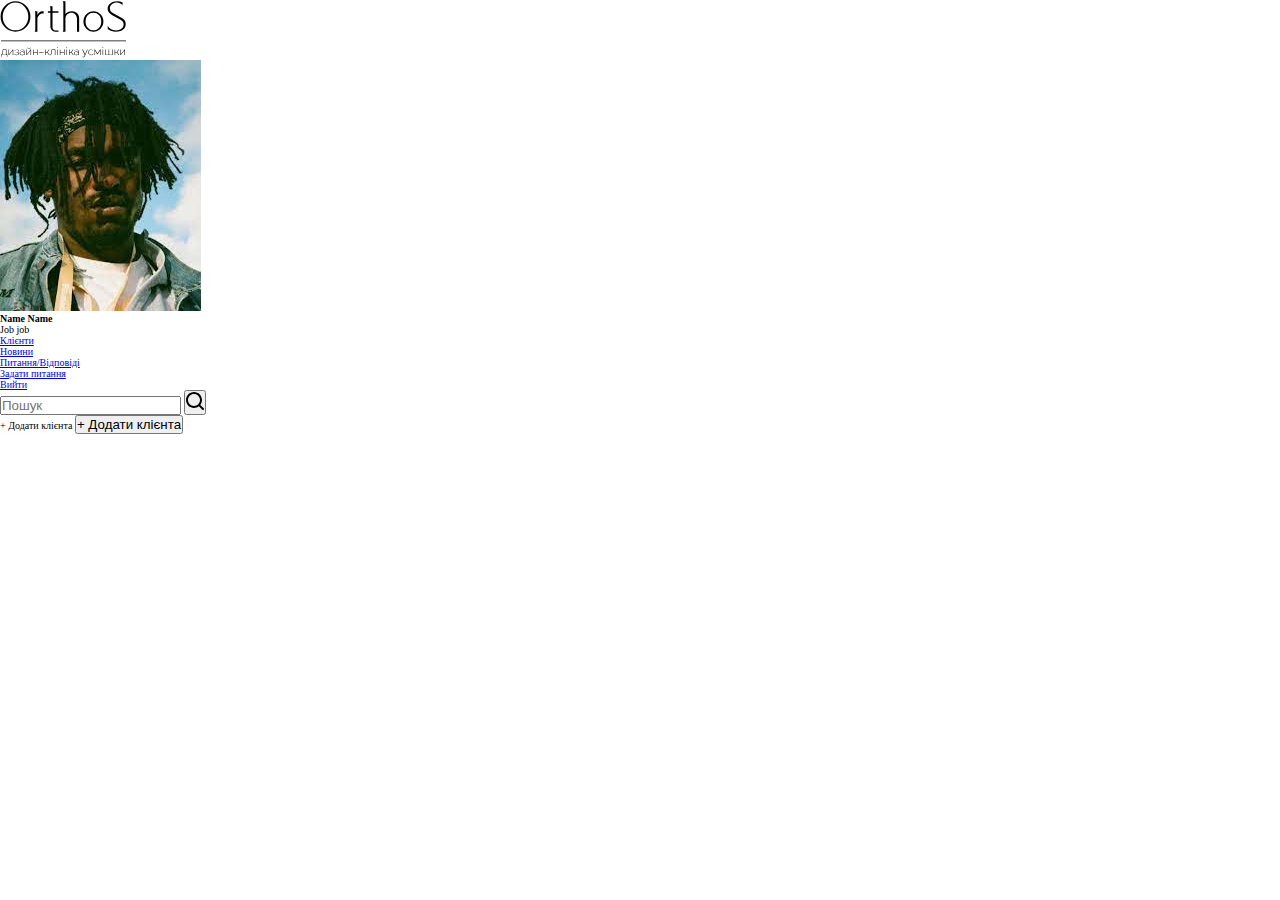
==== main.html @ 7a8ca7ad "init" ====
<!DOCTYPE html>
<html lang="en">
    <head>
        <meta charset="UTF-8" />
        <meta name="viewport" content="width=device-width, initial-scale=1.0" />
        <title>Document</title>
        <link rel="stylesheet" href="css/bundle.css" />
    </head>
    <body>
        <div class="admin-panel">
            <div class="container">
                <div class="admin-panel__inner">
                    <div class="sidebar-menu">
                        <div class="sidebar-menu_logo">
                            <a href="main.html">
                                <img src="assets/img/new.svg" alt="brand-logo" />
                            </a>
                        </div>
                        <div class="sidebar-menu_profile">
                            <div class="profile-block">
                                <img
                                    src="[data-uri]"
                                    alt="denthal avatar"
                                />
                            </div>
                            <h4 class="profile-name">Name Name</h4>
                            <span>Job job</span>
                        </div>
                        <nav class="sidebar-menu_nav">
                            <ul>
                                <li class="active-rep">
                                    <a href="#"> <span></span><span>Клієнти</span> </a>
                                </li>
                                <li>
                                    <a href="#"> <span></span><span>Новини</span> </a>
                                </li>
                                <li>
                                    <a href="#"> <span></span><span>Питання/Відповіді</span> </a>
                                </li>
                                <li>
                                    <a href="#"> <span></span><span>Задати питання</span> </a>
                                </li>
                            </ul>
                        </nav>
                        <a href="index.html" class="sidebar-menu_logout">
                            <div>
                                <span class="logout-icon"></span>
                                <span>Вийти</span>
                            </div>
                        </a>
                    </div>
                    <div class="sidebar-content">
                        <div class="content-top">
                            <form class="form-search">
                                <input type="text" placeholder="Пошук" />
                                <button type="submit">
                                    <svg xmlns="http://www.w3.org/2000/svg" width="18" height="18" viewBox="0 0 18 18">
                                        <path
                                            d="M17.704 16.285l-3.399-3.39c1.097-1.396 1.692-3.121 1.69-4.898C15.995 3.581 12.415 0 7.997 0 3.581 0 0 3.58 0 7.997s3.58 7.998 7.997 7.998c1.777.002 3.502-.593 4.899-1.69l3.389 3.4c.187.189.443.295.71.295.266 0 .522-.106.71-.296.189-.187.295-.443.295-.71 0-.266-.106-.522-.296-.71zM2 7.997C2 4.685 4.685 2 7.997 2c3.313 0 5.998 2.686 5.998 5.998 0 3.313-2.685 5.998-5.998 5.998C4.685 13.995 2 11.31 2 7.997z"
                                        />
                                    </svg>
                                </button>
                            </form>

                            <div class="button-container-2">
                                <span class="mas">+ Додати клієнта</span>
                                <button type="button" name="Hover">+ Додати клієнта</button>
                            </div>
                        </div>
                        <div class="content-list"></div>
                    </div>
                </div>
            </div>
        </div>

        <script src="js/bundle.js"></script>
    </body>
</html>
---- css/bundle.css ----
:root {
  font-size: 10px;
  box-sizing: border-box;
}

* {
  padding: 0;
  margin: 0;
  box-sizing: inherit;
}
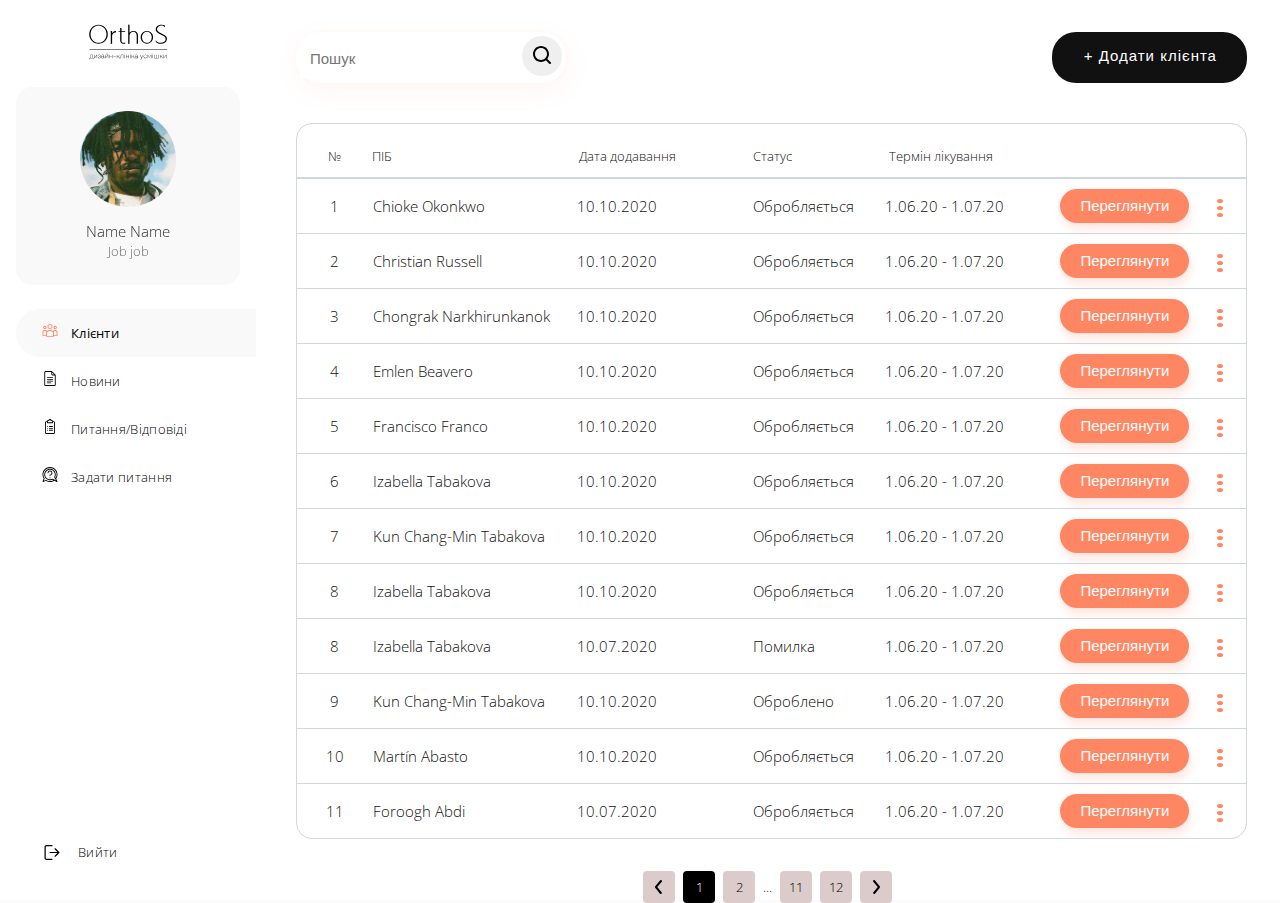
==== commit 578345ee: "table" ====
--- a/main.html
+++ b/main.html
@@ -7,68 +7,415 @@
         <link rel="stylesheet" href="css/bundle.css" />
     </head>
     <body>
-        <div class="admin-panel">
-            <div class="container">
-                <div class="admin-panel__inner">
-                    <div class="sidebar-menu">
-                        <div class="sidebar-menu_logo">
-                            <a href="main.html">
-                                <img src="assets/img/new.svg" alt="brand-logo" />
-                            </a>
-                        </div>
-                        <div class="sidebar-menu_profile">
-                            <div class="profile-block">
-                                <img
-                                    src="[data-uri]"
-                                    alt="denthal avatar"
-                                />
-                            </div>
-                            <h4 class="profile-name">Name Name</h4>
-                            <span>Job job</span>
-                        </div>
-                        <nav class="sidebar-menu_nav">
-                            <ul>
-                                <li class="active-rep">
-                                    <a href="#"> <span></span><span>Клієнти</span> </a>
-                                </li>
-                                <li>
-                                    <a href="#"> <span></span><span>Новини</span> </a>
-                                </li>
-                                <li>
-                                    <a href="#"> <span></span><span>Питання/Відповіді</span> </a>
-                                </li>
-                                <li>
-                                    <a href="#"> <span></span><span>Задати питання</span> </a>
-                                </li>
-                            </ul>
-                        </nav>
-                        <a href="index.html" class="sidebar-menu_logout">
-                            <div>
-                                <span class="logout-icon"></span>
-                                <span>Вийти</span>
-                            </div>
+        <div class="admin-panel position-relative">
+            <div class="admin-panel__inner">
+                <div class="sidebar-menu">
+                    <div class="sidebar-menu_logo">
+                        <a href="main.html">
+                            <img src="assets/img/new.svg" alt="brand-logo" />
                         </a>
                     </div>
-                    <div class="sidebar-content">
-                        <div class="content-top">
-                            <form class="form-search">
-                                <input type="text" placeholder="Пошук" />
-                                <button type="submit">
-                                    <svg xmlns="http://www.w3.org/2000/svg" width="18" height="18" viewBox="0 0 18 18">
+                    <div class="sidebar-menu_profile">
+                        <div class="profile-block">
+                            <img
+                                src="[data-uri]"
+                                alt="denthal avatar"
+                            />
+                        </div>
+                        <h4 class="profile-name">Name Name</h4>
+                        <span>Job job</span>
+                    </div>
+                    <nav class="sidebar-menu_nav">
+                        <ul>
+                            <li class="active-rep">
+                                <a href="#">
+                                    <svg id="Capa_1" enable-background="new 0 0 512 512" height="512" viewBox="0 0 512 512" width="512" xmlns="http://www.w3.org/2000/svg">
+                                        <g>
+                                            <path
+                                                d="m256 207c47.972 0 87-39.028 87-87s-39.028-87-87-87-87 39.028-87 87 39.028 87 87 87zm0-144c31.43 0 57 25.57 57 57s-25.57 57-57 57-57-25.57-57-57 25.57-57 57-57z"
+                                            />
+                                            <path
+                                                d="m432 207c30.327 0 55-24.673 55-55s-24.673-55-55-55-55 24.673-55 55 24.673 55 55 55zm0-80c13.785 0 25 11.215 25 25s-11.215 25-25 25-25-11.215-25-25 11.215-25 25-25z"
+                                            />
+                                            <path
+                                                d="m444.1 241h-23.2c-27.339 0-50.939 16.152-61.693 39.352-22.141-24.17-53.944-39.352-89.228-39.352h-27.957c-35.284 0-67.087 15.182-89.228 39.352-10.755-23.2-34.355-39.352-61.694-39.352h-23.2c-37.44 0-67.9 30.276-67.9 67.49v109.21c0 16.156 13.194 29.3 29.412 29.3h91.727c1.538 17.9 16.59 32 34.883 32h199.957c18.292 0 33.344-14.1 34.883-32h90.679c16.796 0 30.46-13.61 30.46-30.34v-108.17c-.001-37.214-30.461-67.49-67.901-67.49zm-414.1 67.49c0-20.672 17.002-37.49 37.9-37.49h23.2c20.898 0 37.9 16.818 37.9 37.49v10.271c-10.087 26.264-8 42.004-8 98.239h-91zm331 135.489c0 2.769-2.252 5.021-5.021 5.021h-199.958c-2.769 0-5.021-2.253-5.021-5.021v-81.957c0-50.19 40.832-91.022 91.021-91.022h27.957c50.19 0 91.022 40.832 91.022 91.021zm121-27.319c0 .517 5.592.34-91 .34 0-56.651 2.071-72.018-8-98.239v-10.271c0-20.672 17.002-37.49 37.9-37.49h23.2c20.898 0 37.9 16.818 37.9 37.49z"
+                                            />
+                                            <path
+                                                d="m80 207c30.327 0 55-24.673 55-55s-24.673-55-55-55-55 24.673-55 55 24.673 55 55 55zm0-80c13.785 0 25 11.215 25 25s-11.215 25-25 25-25-11.215-25-25 11.215-25 25-25z"
+                                            />
+                                        </g>
+                                    </svg>
+
+                                    <span>Клієнти</span>
+                                </a>
+                            </li>
+                            <li>
+                                <a href="#">
+                                    <svg id="Capa_1" enable-background="new 0 0 512 512" height="512" viewBox="0 0 512 512" width="512" xmlns="http://www.w3.org/2000/svg">
+                                        <g>
+                                            <path
+                                                d="m446.605 124.392-119.997-119.997c-2.801-2.802-6.624-4.395-10.608-4.395h-210c-24.813 0-45 20.187-45 45v422c0 24.813 20.187 45 45 45h300c24.813 0 45-20.187 45-45v-332c0-4.09-1.717-7.931-4.395-10.608zm-115.605-73.179 68.787 68.787h-53.787c-8.271 0-15-6.729-15-15zm75 430.787h-300c-8.271 0-15-6.729-15-15v-422c0-8.271 6.729-15 15-15h195v75c0 24.813 20.187 45 45 45h75v317c0 8.271-6.729 15-15 15z"
+                                            />
+                                            <path d="m346 212h-180c-8.284 0-15 6.716-15 15s6.716 15 15 15h180c8.284 0 15-6.716 15-15s-6.716-15-15-15z" />
+                                            <path d="m346 272h-180c-8.284 0-15 6.716-15 15s6.716 15 15 15h180c8.284 0 15-6.716 15-15s-6.716-15-15-15z" />
+                                            <path d="m346 332h-180c-8.284 0-15 6.716-15 15s6.716 15 15 15h180c8.284 0 15-6.716 15-15s-6.716-15-15-15z" />
+                                            <path d="m286 392h-120c-8.284 0-15 6.716-15 15s6.716 15 15 15h120c8.284 0 15-6.716 15-15s-6.716-15-15-15z" />
+                                        </g>
+                                    </svg>
+                                    <span>Новини</span>
+                                </a>
+                            </li>
+                            <li>
+                                <a href="#">
+                                    <svg id="Capa_1" enable-background="new 0 0 512 512" height="512" viewBox="0 0 512 512" width="512" xmlns="http://www.w3.org/2000/svg">
+                                        <g>
+                                            <path
+                                                d="m378 73h-19v-17c0-8.284-6.716-15-15-15h-35.032c-6.354-22.948-27.366-41-52.968-41-25.558 0-46.604 18.016-52.968 41h-35.032c-8.284 0-15 6.716-15 15v17h-19c-24.813 0-45 20.187-45 45v349c0 24.813 20.187 45 45 45h244c24.813 0 45-20.187 45-45v-349c0-24.813-20.187-45-45-45zm-195-2h33c8.284 0 15-6.716 15-15 0-14.094 11.449-26 25-26s25 11.906 25 26c0 8.284 6.716 15 15 15h33v42h-146zm210 396c0 8.271-6.729 15-15 15h-244c-8.271 0-15-6.729-15-15v-349c0-8.271 6.729-15 15-15h19v25c0 8.284 6.716 15 15 15h176c8.284 0 15-6.716 15-15v-25h19c8.271 0 15 6.729 15 15z"
+                                            />
+                                            <path d="m176.33 371.53c-7.664-5.054-17.593-2.152-21.55 5.409-5.888 11.027 3.511 24.136 16.15 21.771 13.423-2.813 16.212-20.066 5.4-27.18z" />
+                                            <path d="m344 369h-112c-8.284 0-15 6.716-15 15s6.716 15 15 15h112c8.284 0 15-6.716 15-15s-6.716-15-15-15z" />
+                                            <path
+                                                d="m182.71 317.069c-1.833-8.78-10.559-13.948-19.07-11.42-8.681 2.838-12.181 11.364-9.99 18.71 2.848 8.739 11.506 12.19 18.7 9.99 7.661-2.434 11.764-9.77 10.36-17.28z"
+                                            />
+                                            <path d="m344 305h-112c-8.284 0-15 6.716-15 15s6.716 15 15 15h112c8.284 0 15-6.716 15-15s-6.716-15-15-15z" />
+                                            <path
+                                                d="m182.71 253.069c-1.876-8.987-10.824-13.92-19.06-11.42-8.583 2.745-12.238 11.354-10 18.7 2.735 8.569 11.358 12.244 18.7 10 7.664-2.435 11.763-9.775 10.36-17.28z"
+                                            />
+                                            <path d="m232 271h112c8.284 0 15-6.716 15-15s-6.716-15-15-15h-112c-8.284 0-15 6.716-15 15s6.716 15 15 15z" />
+                                        </g>
+                                    </svg>
+                                    <span>Питання/Відповіді</span>
+                                </a>
+                            </li>
+                            <li>
+                                <a href="#">
+                                    <svg id="Capa_1" enable-background="new 0 0 512 512" height="512" viewBox="0 0 512 512" width="512" xmlns="http://www.w3.org/2000/svg">
+                                        <g>
+                                            <path
+                                                d="m510.252 490.007-45.022-86.515c30.355-42.853 46.712-93.934 46.712-147.524 0-141.469-114.477-255.955-255.955-255.955-141.47-.001-255.957 114.477-255.957 255.955 0 49.991 14.308 98.113 41.463 139.696l-40.283 95.433c-5.175 12.272 7.165 24.89 19.647 19.647l95.433-40.283c87.646 57.236 202.092 55.052 287.22-5.249l86.515 45.022c12.983 6.757 26.957-7.302 20.227-20.227zm-383.694-48.811c-4.293-3.019-9.791-3.518-14.437-1.53l-68.928 29.095 29.095-68.928c2.01-4.759 1.43-10.208-1.53-14.438-26.645-38.053-40.733-82.815-40.733-129.427 0-124.598 101.362-225.961 225.961-225.961 175.541 0 284.394 192.832 193.306 342.87l-16.687-32.064c62.547-129.976-32.828-280.811-176.619-280.811-108.051 0-195.966 87.905-195.966 195.966 0 143.669 150.71 239.226 280.811 176.619l32.064 16.687c-75.821 46.031-172.64 43.525-246.337-8.078zm221.292-38.774c-4.417-2.289-9.647-2.239-13.988.07-109.841 58.653-243.847-21.359-243.847-146.524 0-91.514 74.457-165.971 165.971-165.971 125.238 0 205.136 134.084 146.525 243.848-2.33 4.359-2.35 9.598-.07 13.987 53.912 103.579 11.795 22.663 59.25 113.84-89.219-46.435-11.172-5.811-113.841-59.25z"
+                                            />
+                                            <circle cx="255.986" cy="370.362" r="18.083" />
+                                            <path
+                                                d="m258.288 122.491h-4.604c-44.832 0-81.306 36.474-81.306 81.306 0 8.283 6.715 14.997 14.997 14.997 8.283 0 14.997-6.715 14.997-14.997 0-28.293 23.018-51.311 51.311-51.311h4.604c28.293 0 51.31 23.018 51.31 51.311 0 26.462-20.402 51.31-53.613 51.31-8.283 0-14.997 6.715-14.997 14.997v32.174c0 8.283 6.715 14.997 14.997 14.997s14.997-6.715 14.997-14.997v-18.167c38.823-6.113 68.61-39.802 68.61-80.315.002-44.831-36.471-81.305-81.303-81.305z"
+                                            />
+                                        </g>
+                                    </svg>
+                                    <span>Задати питання</span>
+                                </a>
+                            </li>
+                        </ul>
+                    </nav>
+                    <a href="index.html" class="sidebar-menu_logout">
+                        <div>
+                            <svg
+                                class="logout-icon"
+                                version="1.1"
+                                id="Capa_1"
+                                xmlns="http://www.w3.org/2000/svg"
+                                xmlns:xlink="http://www.w3.org/1999/xlink"
+                                x="0px"
+                                y="0px"
+                                viewBox="0 0 512 512"
+                                style="enable-background: new 0 0 512 512;"
+                                xml:space="preserve"
+                            >
+                                <g>
+                                    <g>
                                         <path
-                                            d="M17.704 16.285l-3.399-3.39c1.097-1.396 1.692-3.121 1.69-4.898C15.995 3.581 12.415 0 7.997 0 3.581 0 0 3.58 0 7.997s3.58 7.998 7.997 7.998c1.777.002 3.502-.593 4.899-1.69l3.389 3.4c.187.189.443.295.71.295.266 0 .522-.106.71-.296.189-.187.295-.443.295-.71 0-.266-.106-.522-.296-.71zM2 7.997C2 4.685 4.685 2 7.997 2c3.313 0 5.998 2.686 5.998 5.998 0 3.313-2.685 5.998-5.998 5.998C4.685 13.995 2 11.31 2 7.997z"
+                                            d="M255.15,468.625H63.787c-11.737,0-21.262-9.526-21.262-21.262V64.638c0-11.737,9.526-21.262,21.262-21.262H255.15
+			c11.758,0,21.262-9.504,21.262-21.262S266.908,0.85,255.15,0.85H63.787C28.619,0.85,0,29.47,0,64.638v382.724
+			c0,35.168,28.619,63.787,63.787,63.787H255.15c11.758,0,21.262-9.504,21.262-21.262
+			C276.412,478.129,266.908,468.625,255.15,468.625z"
                                         />
-                                    </svg>
-                                </button>
-                            </form>
-
-                            <div class="button-container-2">
-                                <span class="mas">+ Додати клієнта</span>
-                                <button type="button" name="Hover">+ Додати клієнта</button>
+                                    </g>
+                                </g>
+                                <g>
+                                    <g>
+                                        <path
+                                            d="M505.664,240.861L376.388,113.286c-8.335-8.25-21.815-8.143-30.065,0.213s-8.165,21.815,0.213,30.065l92.385,91.173
+			H191.362c-11.758,0-21.262,9.504-21.262,21.262c0,11.758,9.504,21.263,21.262,21.263h247.559l-92.385,91.173
+			c-8.377,8.25-8.441,21.709-0.213,30.065c4.167,4.21,9.653,6.336,15.139,6.336c5.401,0,10.801-2.041,14.926-6.124l129.276-127.575
+			c4.04-3.997,6.336-9.441,6.336-15.139C512,250.302,509.725,244.88,505.664,240.861z"
+                                        />
+                                    </g>
+                                </g>
+                            </svg>
+                            <span>Вийти</span>
+                        </div>
+                    </a>
+                </div>
+                <div class="sidebar-content">
+                    <div class="content-top">
+                        <form class="form-search">
+                            <input type="text" placeholder="Пошук" />
+                            <button type="submit">
+                                <svg xmlns="http://www.w3.org/2000/svg" width="18" height="18" viewBox="0 0 18 18">
+                                    <path
+                                        d="M17.704 16.285l-3.399-3.39c1.097-1.396 1.692-3.121 1.69-4.898C15.995 3.581 12.415 0 7.997 0 3.581 0 0 3.58 0 7.997s3.58 7.998 7.997 7.998c1.777.002 3.502-.593 4.899-1.69l3.389 3.4c.187.189.443.295.71.295.266 0 .522-.106.71-.296.189-.187.295-.443.295-.71 0-.266-.106-.522-.296-.71zM2 7.997C2 4.685 4.685 2 7.997 2c3.313 0 5.998 2.686 5.998 5.998 0 3.313-2.685 5.998-5.998 5.998C4.685 13.995 2 11.31 2 7.997z"
+                                    />
+                                </svg>
+                            </button>
+                        </form>
+                        <div class="button-container-2">
+                            <span class="mas">+ Додати клієнта</span>
+                            <button type="button" name="Hover">+ Додати клієнта</button>
+                        </div>
+                    </div>
+                    <div class="content-list">
+                        <div class="clients-list_section">
+                            <div class="client-top">
+                                <div class="position">
+                                    <span>№</span>
+                                </div>
+                                <div class="name">
+                                    <span>ПІБ</span>
+                                </div>
+                                <div class="reg-date">
+                                    <span>Дата додавання</span>
+                                </div>
+                                <div class="status">
+                                    <span>Статус</span>
+                                </div>
+                                <div class="duration">
+                                    <span>Термін лікування</span>
+                                </div>
                             </div>
-                        </div>
-                        <div class="content-list"></div>
+                            <ul>
+                                <li class="client">
+                                    <div data-pos="1">1</div>
+                                    <div data-name="Chioke Okonkwo">Chioke Okonkwo</div>
+                                    <div data-reg="10.10.2020">10.10.2020</div>
+                                    <div data-status="2">Обробляється</div>
+                                    <div data-duration data-duration-from="1.06.20" data-duration-to="1.07.20">1.06.20 - 1.07.20</div>
+                                    <div class="client-control">
+                                        <button class="check">Переглянути</button>
+                                        <button class="pref">
+                                            <span></span>
+                                        </button>
+                                    </div>
+                                </li>
+                                <li class="client">
+                                    <div data-pos="2">2</div>
+                                    <div data-name="Chioke Okonkwo">Christian Russell</div>
+                                    <div data-reg="10.10.2020">10.10.2020</div>
+                                    <div data-status="2">Обробляється</div>
+                                    <div data-duration data-duration-from="1.06.20" data-duration-to="1.07.20">1.06.20 - 1.07.20</div>
+                                    <div class="client-control">
+                                        <button class="check">Переглянути</button>
+                                        <button class="pref">
+                                            <span></span>
+                                        </button>
+                                    </div>
+                                </li>
+                                <li class="client">
+                                    <div data-pos="3">3</div>
+                                    <div data-name="Chongrak Narkhirunkanok">Chongrak Narkhirunkanok</div>
+                                    <div data-reg="10.10.2020">10.10.2020</div>
+                                    <div data-status="2">Обробляється</div>
+                                    <div data-duration data-duration-from="1.06.20" data-duration-to="1.07.20">1.06.20 - 1.07.20</div>
+                                    <div class="client-control">
+                                        <button class="check">Переглянути</button>
+                                        <button class="pref">
+                                            <span></span>
+                                        </button>
+                                    </div>
+                                </li>
+                                <li class="client">
+                                    <div data-pos="4">4</div>
+                                    <div data-name="Chioke Okonkwo">Emlen Beavero</div>
+                                    <div data-reg="10.10.2020">10.10.2020</div>
+                                    <div data-status="2">Обробляється</div>
+                                    <div data-duration data-duration-from="1.06.20" data-duration-to="1.07.20">1.06.20 - 1.07.20</div>
+                                    <div class="client-control">
+                                        <button class="check">Переглянути</button>
+                                        <button class="pref">
+                                            <span></span>
+                                        </button>
+                                    </div>
+                                </li>
+                                <li class="client">
+                                    <div data-pos="5">5</div>
+                                    <div data-name="Chioke Okonkwo">Francisco Franco</div>
+                                    <div data-reg="10.10.2020">10.10.2020</div>
+                                    <div data-status="2">Обробляється</div>
+                                    <div data-duration data-duration-from="1.06.20" data-duration-to="1.07.20">1.06.20 - 1.07.20</div>
+                                    <div class="client-control">
+                                        <button class="check">Переглянути</button>
+                                        <button class="pref">
+                                            <span></span>
+                                        </button>
+                                    </div>
+                                </li>
+                                <li class="client">
+                                    <div data-pos="6">6</div>
+                                    <div data-name="Izabella Tabakova">Izabella Tabakova</div>
+                                    <div data-reg="10.10.2020">10.10.2020</div>
+                                    <div data-status="2">Обробляється</div>
+                                    <div data-duration data-duration-from="1.06.20" data-duration-to="1.07.20">1.06.20 - 1.07.20</div>
+                                    <div class="client-control">
+                                        <button class="check">Переглянути</button>
+                                        <button class="pref">
+                                            <span></span>
+                                        </button>
+                                    </div>
+                                </li>
+                                <li class="client">
+                                    <div data-pos="7">7</div>
+                                    <div data-name="Kun Chang-Min Tabakova">Kun Chang-Min Tabakova</div>
+                                    <div data-reg="10.10.2020">10.10.2020</div>
+                                    <div data-status="2">Обробляється</div>
+                                    <div data-duration data-duration-from="1.06.20" data-duration-to="1.07.20">1.06.20 - 1.07.20</div>
+                                    <div class="client-control">
+                                        <button class="check">Переглянути</button>
+                                        <button class="pref">
+                                            <span></span>
+                                        </button>
+                                    </div>
+                                </li>
+                                <li class="client">
+                                    <div data-pos="8">8</div>
+                                    <div data-name="Izabella Tabakova">Izabella Tabakova</div>
+                                    <div data-reg="10.10.2020">10.10.2020</div>
+                                    <div data-status="2">Обробляється</div>
+                                    <div data-duration data-duration-from="1.06.20" data-duration-to="1.07.20">1.06.20 - 1.07.20</div>
+                                    <div class="client-control">
+                                        <button class="check">Переглянути</button>
+                                        <button class="pref">
+                                            <span></span>
+                                        </button>
+                                    </div>
+                                </li>
+                                <li class="client">
+                                    <div data-pos="8">8</div>
+                                    <div data-name="Izabella Tabakova">Izabella Tabakova</div>
+                                    <div data-reg="10.10.2020">10.07.2020</div>
+                                    <div data-status="0">Помилка</div>
+                                    <div data-duration data-duration-from="1.06.20" data-duration-to="1.07.20">1.06.20 - 1.07.20</div>
+                                    <div class="client-control">
+                                        <button class="check">Переглянути</button>
+                                        <button class="pref">
+                                            <span></span>
+                                        </button>
+                                    </div>
+                                </li>
+                                <li class="client">
+                                    <div data-pos="9">9</div>
+                                    <div data-name="Kun Chang-Min Tabakova">Kun Chang-Min Tabakova</div>
+                                    <div data-reg="10.10.2020">10.10.2020</div>
+                                    <div data-status="1">Оброблено</div>
+                                    <div data-duration data-duration-from="1.06.20" data-duration-to="1.07.20">1.06.20 - 1.07.20</div>
+                                    <div class="client-control">
+                                        <button class="check">Переглянути</button>
+                                        <button class="pref">
+                                            <span></span>
+                                        </button>
+                                    </div>
+                                </li>
+                                <li class="client">
+                                    <div data-pos="10">10</div>
+                                    <div data-name="Martín Abasto">Martín Abasto</div>
+                                    <div data-reg="10.10.2020">10.10.2020</div>
+                                    <div data-status="2">Обробляється</div>
+                                    <div data-duration data-duration-from="1.06.20" data-duration-to="1.07.20">1.06.20 - 1.07.20</div>
+                                    <div class="client-control">
+                                        <button class="check">Переглянути</button>
+                                        <button class="pref">
+                                            <span></span>
+                                        </button>
+                                    </div>
+                                </li>
+                                <li class="client">
+                                    <div data-pos="11">11</div>
+                                    <div data-name="Izabella Tabakova">Foroogh Abdi</div>
+                                    <div data-reg="10.10.2020">10.07.2020</div>
+                                    <div data-status="0">Обробляється</div>
+                                    <div data-duration data-duration-from="1.06.20" data-duration-to="1.07.20">1.06.20 - 1.07.20</div>
+                                    <div class="client-control">
+                                        <button class="check">Переглянути</button>
+                                        <button class="pref">
+                                            <span></span>
+                                        </button>
+                                    </div>
+                                </li>
+                            </ul>
+                        </div>
                     </div>
+                    <div class="content-pagination">
+                        <div class="prev dif-page" data-page="prev">
+                            <svg xmlns="http://www.w3.org/2000/svg" xmlns:xlink="http://www.w3.org/1999/xlink" width="24" height="24" viewBox="0 0 24 24">
+                                <defs>
+                                    <filter id="prefix__a">
+                                        <feColorMatrix in="SourceGraphic" values="0 0 0 0 0.000000 0 0 0 0 0.000000 0 0 0 0 0.000000 0 0 0 1.000000 0" />
+                                    </filter>
+                                    <path
+                                        id="prefix__b"
+                                        d="M12 16c-.234 0-.46-.08-.64-.23l-6-5c-.425-.353-.483-.985-.13-1.41.353-.425.985-.483 1.41-.13L12 13.71l5.36-4.32c.207-.168.472-.246.736-.218.265.028.507.16.674.368.185.208.275.483.249.76-.027.278-.168.531-.389.7l-6 4.83c-.185.126-.407.185-.63.17z"
+                                    />
+                                </defs>
+                                <g fill="none" fill-rule="evenodd" filter="url(#prefix__a)" transform="translate(-712 -903)">
+                                    <g transform="rotate(90 -83.5 819.5)">
+                                        <use fill="#FF8663" fill-rule="nonzero" xlink:href="#prefix__b" />
+                                    </g>
+                                </g>
+                            </svg>
+                        </div>
+                        <div data-page="1" class="current-page dif-page">1</div>
+                        <div data-page="2" class="dif-page">2</div>
+                        <div data-all>...</div>
+                        <div data-page="11" class="dif-page">11</div>
+                        <div data-page="12" class="dif-page">12</div>
+                        <div class="next dif-page" data-page="next">
+                            <svg xmlns="http://www.w3.org/2000/svg" xmlns:xlink="http://www.w3.org/1999/xlink" width="24" height="24" viewBox="0 0 24 24">
+                                <defs>
+                                    <filter id="prefix__a">
+                                        <feColorMatrix in="SourceGraphic" values="0 0 0 0 0.000000 0 0 0 0 0.000000 0 0 0 0 0.000000 0 0 0 1.000000 0" />
+                                    </filter>
+                                    <path
+                                        id="prefix__b"
+                                        d="M12 16c-.234 0-.46-.08-.64-.23l-6-5c-.425-.353-.483-.985-.13-1.41.353-.425.985-.483 1.41-.13L12 13.71l5.36-4.32c.207-.168.472-.246.736-.218.265.028.507.16.674.368.185.208.275.483.249.76-.027.278-.168.531-.389.7l-6 4.83c-.185.126-.407.185-.63.17z"
+                                    />
+                                </defs>
+                                <g fill="none" fill-rule="evenodd" filter="url(#prefix__a)" transform="translate(-936 -903)">
+                                    <g transform="matrix(0 1 1 0 936 903)">
+                                        <use fill="#FF8663" fill-rule="nonzero" xlink:href="#prefix__b" />
+                                    </g>
+                                </g>
+                            </svg>
+                        </div>
+                    </div>
+                </div>
+            </div>
+            <div class="add-client-popup">
+                <div class="client-popup_backdrop"></div>
+                <div class="client-popup_content">
+                    <button class="close-popup"></button>
+                <div class="steps">
+                    <div class="step"></div>
+                    <div class="step"></div>
+                </div>
+                <h3>Додати клієнта</h3>
+                <form class="client-images">
+                    <span>Додайте фото зубів пацієнта</span>
+                    <input type="file" name="fullLeft" id="fullLeft" data-teeth />
+                    <input type="file" name="fullFront" id="fullFront" data-teeth />
+                    <input type="file" name="fullRight" id="fullRight" data-teeth />
+                    <input type="file" name="teethTop" id="teethTop" data-teeth />
+                    <input type="file" name="teethBottom" id="teethBottom" data-teeth />
+                    <span>Додайте фото пацієнта</span>
+                    <input type="file" name="patientPhoto1" id="patientPhoto1" data-patient-photo />
+                    <input type="file" name="patientPhoto2" id="patientPhoto2" data-patient-photo />
+                    <input type="file" name="patientPhoto3" id="patientPhoto3" data-patient-photo />
+                    <input type="file" name="patientPhoto4" id="patientPhoto4" data-patient-photo />
+                    <input type="file" name="patientPhoto5" id="patientPhoto5" data-patient-photo />
+                    <span>Додайте результати сканування у форматі .stl</span>
+                    <input type="file" name="stlScan1" id="stlScan1" data-stl />
+                    <input type="file" name="stlScan2" id="stlScan2" data-stl />
+                    <input type="file" name="stlScan3" id="stlScan3" data-stl />
+                    <input type="file" name="stlScan4" id="stlScan4" data-stl />
+                    <input type="file" name="stlScan5" id="stlScan5" data-stl />
+                </form>
+                <button class="back">Назад</button>
+                <button class="next">Далі</button>
                 </div>
             </div>
         </div>
--- a/css/bundle.css
+++ b/css/bundle.css
@@ -1,3 +1,424 @@
+@import url(https://fonts.googleapis.com/css2?family=Open+Sans:wght@300;700&display=swap);
+.register-side {
+  border-radius: 2.4rem;
+  flex-basis: 30%;
+  height: 100%;
+  background-color: #f9f9f9;
+  padding-left: 6.6rem;
+  padding-right: 6.6rem;
+  padding-top: 12.6rem;
+  padding-bottom: 8rem;
+}
+.register-side_logo {
+  text-align: center;
+}
+.register-side_logo img {
+  width: 12.6rem;
+  height: 5.8rem;
+}
+.register-side_steps {
+  margin-top: 13.7rem;
+  margin-bottom: 2.4rem;
+}
+.register-side_steps .step {
+  display: inline-block;
+  height: 0.4rem;
+  width: 4rem;
+  background-color: #bbbbbb;
+  border-radius: 0.2rem;
+  margin-right: 1.6rem;
+  cursor: pointer;
+}
+.register-side_steps .step-active {
+  background-color: black;
+}
+.register-side_title {
+  font-size: 3.2rem;
+  line-height: 4.8rem;
+  margin-bottom: 4rem;
+}
+.register-side_form input {
+  width: 100%;
+  font-size: 1.5rem;
+  line-height: 2.4rem;
+  color: #111111;
+  padding: 1.2rem 2.4rem;
+  border-radius: 2.4rem;
+  box-shadow: 2px 8px 24px 0 rgba(0,0,0,0.03922), 0 0 4px 0 rgba(0,0,0,0.03922);
+  outline: none;
+  border: none;
+  margin-bottom: 2.4rem;
+}
+.register-side_form input:focus {
+  box-shadow: 2px 8px 24px 0 rgba(255,133,99,0.66275), 0 0 4px 0 rgba(255,133,99,0.66275);
+}
+.register-side_form .agreement-wrap {
+  display: flex;
+  justify-content: space-between;
+  margin-bottom: 3.4rem;
+}
+.register-side_form .agreement-wrap input {
+  padding: 0;
+  height: auto;
+  height: initial;
+  width: auto;
+  width: initial;
+  margin-bottom: 0;
+  display: none;
+  cursor: pointer;
+}
+.register-side_form .agreement-wrap label {
+  font-size: 1.15rem;
+  line-height: 1.62rem;
+  color: #111111;
+  position: relative;
+  cursor: pointer;
+  letter-spacing: -0.005rem;
+}
+.register-side_form .agreement-wrap label::before {
+  content: "";
+  -webkit-appearance: none;
+  background-color: transparent;
+  border-radius: 0.2rem;
+  border: 2px solid #111111;
+  box-shadow: 0 1px 2px rgba(0, 0, 0, 0.05), inset 0px -15px 10px -12px rgba(0, 0, 0, 0.05);
+  padding: 5.5px;
+  display: inline-block;
+  position: relative;
+  vertical-align: middle;
+  cursor: pointer;
+  margin-right: 5px;
+}
+.register-side_form .agreement-wrap input:checked + label:after {
+  content: "";
+  display: block;
+  position: absolute;
+  top: 4px;
+  left: 5px;
+  width: 3px;
+  height: 6px;
+  border: solid white;
+  border-width: 0 2px 2px 0;
+  transform: rotate(45deg);
+}
+.register-side_form .agreement-wrap input:checked + label:before {
+  background-color: #111;
+}
+.register-side_form input[type=submit] {
+  cursor: pointer;
+  border-radius: 2.4rem;
+  color: white;
+  box-shadow: 2px 8px 8px 0 rgba(255,134,99,0.15686), 0 0 4px 0 rgba(255,134,99,0.15686);
+  background-color: #ff8663;
+  transition: background-color 0.35s linear;
+}
+.register-side_form input[type=submit]:hover {
+  background-color: #111;
+}
+.register-side_redirect {
+  text-align: center;
+  font-size: 1.5rem;
+  line-height: 2rem;
+  letter-spacing: 0;
+}
+.register-side_redirect span {
+  color: rgba(0, 0, 0, 0.5);
+  font-weight: 300;
+}
+.register-side_redirect a {
+  text-decoration: none;
+  color: #000;
+  font-weight: bold;
+}
+
+.content-side {
+  flex-basis: 70%;
+  padding: 0 4.8rem 0 4rem;
+}
+.content-side h2 {
+  font-size: 2.5rem;
+  line-height: 100%;
+  margin-bottom: 2.4rem;
+}
+.content-side p {
+  font-size: 1.6em;
+  line-height: 2.5rem;
+}
+.content-side .presentation {
+  margin-top: 4rem;
+  width: 100%;
+  background-color: rgba(0, 0, 0, 0.4);
+  height: 49rem;
+  position: relative;
+}
+.content-side .presentation img {
+  height: 100%;
+  width: 100%;
+  -o-object-fit: cover;
+     object-fit: cover;
+}
+.content-side .presentation .backdrop {
+  position: absolute;
+  top: 0;
+  bottom: 0;
+  left: 0;
+  right: 0;
+  background-color: black;
+  opacity: 0;
+  transition: 0.35s linear opacity;
+}
+.content-side .presentation .play-redirect {
+  position: absolute;
+  top: 50%;
+  left: 50%;
+  transform: translate(-50%, -50%);
+  width: 12rem;
+  height: 8rem;
+  border-radius: 1.2rem;
+  background-color: rgba(255, 255, 255, 0.6);
+  display: flex;
+  justify-content: center;
+  align-items: center;
+  opacity: 0;
+  pointer-events: none;
+  transition: 0.35s linear opacity;
+}
+.content-side .presentation .play-redirect svg {
+  width: 2.8rem;
+  height: 3.8rem;
+}
+.content-side .presentation:hover .backdrop {
+  opacity: 0.4;
+}
+.content-side .presentation:hover .play-redirect {
+  opacity: 1;
+  pointer-events: all;
+}
+
+.sidebar-menu {
+  flex-basis: 20%;
+  overflow: hidden;
+  padding: 2.4rem 1.6rem 3.8rem;
+  position: relative;
+  height: 100vh;
+}
+.sidebar-menu_logo {
+  text-align: center;
+}
+.sidebar-menu_logo a img {
+  width: 8rem;
+  height: 3.6rem;
+}
+.sidebar-menu_profile {
+  opacity: 0.9;
+  border-radius: 1.6rem;
+  background-color: #f9f9f9;
+  text-align: center;
+  padding-bottom: 2.4rem;
+  padding-top: 2.4rem;
+  color: #111111;
+  margin-top: 2.4rem;
+  margin-bottom: 2.4rem;
+}
+.sidebar-menu_profile .profile-block {
+  overflow: hidden;
+  display: inline-block;
+  border-radius: 50%;
+  width: 9.6em;
+  height: 9.6rem;
+  margin-bottom: 1.1rem;
+}
+.sidebar-menu_profile .profile-block img {
+  height: 100%;
+  width: 100%;
+  -o-object-position: center;
+     object-position: center;
+  -o-object-fit: cover;
+     object-fit: cover;
+}
+.sidebar-menu_profile h4 {
+  font-weight: 300;
+  font-size: 1.5rem;
+}
+.sidebar-menu_profile span {
+  font-size: 1.3rem;
+  line-height: 2rem;
+  opacity: 0.7;
+}
+.sidebar-menu_nav {
+  position: relative;
+  width: 100%;
+}
+.sidebar-menu_nav ul {
+  list-style: none;
+  margin-right: -2rem;
+}
+.sidebar-menu_nav ul li {
+  display: flex;
+  align-items: center;
+  border-radius: 10rem 0 0 10rem;
+  transition: all 0.15s linear;
+}
+.sidebar-menu_nav ul li a {
+  display: inline-block;
+  text-decoration: none;
+  width: 100%;
+  height: 100%;
+  padding: 1.4rem 2.6rem;
+}
+.sidebar-menu_nav ul li a svg {
+  height: 1.5rem;
+  margin-right: 1rem;
+  width: 1.6rem;
+}
+.sidebar-menu_nav ul li a span {
+  font-size: 1.3rem;
+  line-height: 2rem;
+  letter-spacing: 0.3px;
+  color: #000000;
+  letter-spacing: 0.3px;
+}
+.sidebar-menu_nav ul li:hover {
+  background-color: #f9f9f9;
+}
+.sidebar-menu_nav ul li:hover a svg g {
+  fill: #ff8663;
+}
+.sidebar-menu_nav ul li:hover a span {
+  color: #000000;
+  font-weight: normal;
+}
+.sidebar-menu_nav ul .active-rep {
+  background-color: #f9f9f9;
+}
+.sidebar-menu_nav ul .active-rep a svg g {
+  fill: #ff8663;
+}
+.sidebar-menu_nav ul .active-rep a span {
+  color: #000000;
+  font-weight: normal;
+}
+.sidebar-menu_logout {
+  text-decoration: none;
+  margin-left: 2.6rem;
+  position: absolute;
+  bottom: 3.8rem;
+  left: 1.8rem;
+}
+.sidebar-menu_logout div {
+  color: #000000;
+  display: flex;
+  align-items: center;
+  font-size: 1.3rem;
+  line-height: 2rem;
+  letter-spacing: 0.3px;
+}
+.sidebar-menu_logout div .logout-icon {
+  display: inline-block;
+  height: 1.5rem;
+  width: 1.6rem;
+  margin-right: 1.8rem;
+}
+.sidebar-menu_logout div:hover {
+  color: #ff8663;
+}
+.sidebar-menu_logout div:hover .logout-icon path {
+  fill: #ff8663;
+}
+
+.button-container-2 {
+  position: relative;
+  overflow: hidden;
+  border: 1px solid #000;
+  font-family: "Lato", sans-serif;
+  font-weight: 300;
+  transition: 0.5s;
+  letter-spacing: 1px;
+  border-radius: 2.4rem;
+  border: none;
+}
+
+.button-container-2 button {
+  width: 101%;
+  height: 100%;
+  font-weight: 300;
+  font-size: 1.5rem;
+  line-height: 2rem;
+  padding: 1.3rem 3.9rem 1.6rem;
+  background-color: #ff8663;
+  -webkit-mask: url("https://raw.githubusercontent.com/robin-dela/css-mask-animation/master/img/urban-sprite.png");
+  mask: url("https://raw.githubusercontent.com/robin-dela/css-mask-animation/master/img/urban-sprite.png");
+  -webkit-mask-size: 3000% 100%;
+  mask-size: 3000% 100%;
+  border: none;
+  color: #fff;
+  cursor: pointer;
+  -webkit-animation: ani2 0.7s steps(29) forwards;
+  animation: ani2 0.7s steps(29) forwards;
+}
+
+.button-container-2 button:hover {
+  -webkit-animation: ani 0.7s steps(29) forwards;
+  animation: ani 0.7s steps(29) forwards;
+}
+
+.mas {
+  height: 100%;
+  width: 101%;
+  display: inline-block;
+  position: absolute;
+  text-align: center;
+  font-weight: 300;
+  position: absolute;
+  font-weight: 300;
+  font-size: 1.5rem;
+  line-height: 2rem;
+  overflow: hidden;
+  background-color: #111111;
+  color: white;
+  padding: 1.4rem 3.15rem 1.6rem;
+}
+
+@-webkit-keyframes ani {
+  from {
+    -webkit-mask-position: 0 0;
+    mask-position: 0 0;
+  }
+  to {
+    -webkit-mask-position: 100% 0;
+    mask-position: 100% 0;
+  }
+}
+@keyframes ani {
+  from {
+    -webkit-mask-position: 0 0;
+    mask-position: 0 0;
+  }
+  to {
+    -webkit-mask-position: 100% 0;
+    mask-position: 100% 0;
+  }
+}
+@-webkit-keyframes ani2 {
+  from {
+    -webkit-mask-position: 100% 0;
+    mask-position: 100% 0;
+  }
+  to {
+    -webkit-mask-position: 0 0;
+    mask-position: 0 0;
+  }
+}
+@keyframes ani2 {
+  from {
+    -webkit-mask-position: 100% 0;
+    mask-position: 100% 0;
+  }
+  to {
+    -webkit-mask-position: 0 0;
+    mask-position: 0 0;
+  }
+}
 :root {
   font-size: 10px;
   box-sizing: border-box;
@@ -8,3 +429,249 @@
   margin: 0;
   box-sizing: inherit;
 }
+
+body {
+  font-family: "Open Sans", sans-serif;
+  font-weight: 300;
+  background-color: #fbfbfb;
+}
+
+.admin-panel {
+  background-color: rgba(255,255,255,1);
+  height: 100vh;
+  position: relative;
+}
+.admin-panel__inner {
+  display: flex;
+  align-items: center;
+}
+
+.sidebar-content {
+  flex: 1;
+  padding-left: 4rem;
+  padding-right: 3.3rem;
+  padding-top: 3.2rem;
+  height: 100vh;
+}
+.sidebar-content .content-top {
+  display: flex;
+  justify-content: space-between;
+}
+.sidebar-content .content-top .form-search {
+  box-shadow: 2px 8px 24px 0 rgba(255,134,99,0.07843), 0 0 4px 0 rgba(255,134,99,0.05882);
+  border-radius: 2.4rem;
+  padding: 0.4rem;
+}
+.sidebar-content .content-top .form-search input {
+  font-size: 1.5rem;
+  color: #111111;
+  line-height: 2rem;
+  padding: 1rem;
+  border: none;
+  outline: none;
+}
+.sidebar-content .content-top .form-search button {
+  border-radius: 50%;
+  width: 4rem;
+  height: 4rem;
+  border: none;
+  outline: none;
+  cursor: pointer;
+  transition: background-color 0.15s linear;
+}
+.sidebar-content .content-top .form-search button svg path {
+  transition: fill 0.35s linear;
+}
+.sidebar-content .content-top .form-search button:hover {
+  background-color: #ff8663;
+}
+.sidebar-content .content-top .form-search button:hover svg path {
+  fill: white;
+}
+.sidebar-content .content-top .add-form {
+  padding: 1.3rem 3.9rem 1.6rem;
+  border: none;
+  outline: none;
+  font-size: 1.5rem;
+  color: white;
+  border-radius: 2.4rem;
+  box-shadow: 2px 8px 8px 0 rgba(255,134,99,0.15686), 0 0 4px 0 rgba(255,134,99,0.15686);
+  background-color: #ff8663;
+  cursor: pointer;
+}
+.sidebar-content .content-top .add-form:hover {
+  background-color: #111111;
+}
+.sidebar-content .content-list {
+  margin-top: 4rem;
+}
+.sidebar-content .content-list .clients-list_section {
+  border: 1px solid #d0d7dd;
+  border-radius: 1.6rem;
+}
+.sidebar-content .content-list .clients-list_section .client-top {
+  display: flex;
+  justify-content: space-between;
+  width: 100%;
+  font-size: 1.3rem;
+  color: #111111;
+  padding: 2.3rem 0 1.2rem;
+  border-bottom: 1px solid #d0d7dd;
+  border-radius: 1.6rem 1.6rem 0 0;
+}
+.sidebar-content .content-list .clients-list_section .client-top > div > span {
+  cursor: pointer;
+}
+.sidebar-content .content-list .clients-list_section .client-top > div > span:hover {
+  color: #ff8663;
+}
+.sidebar-content .content-list .clients-list_section .client-top .position {
+  flex-basis: 8%;
+  text-align: center;
+}
+.sidebar-content .content-list .clients-list_section .client-top .reg-date {
+  flex-basis: 18.5%;
+}
+.sidebar-content .content-list .clients-list_section .client-top .status {
+  flex-basis: 14.5%;
+}
+.sidebar-content .content-list .clients-list_section .client-top .name {
+  flex-basis: 22%;
+}
+.sidebar-content .content-list .clients-list_section .client-top .duration {
+  flex-basis: 38%;
+}
+.sidebar-content .content-list .clients-list_section ul {
+  overflow-y: auto;
+  list-style: none;
+}
+.sidebar-content .content-list .clients-list_section ul .client {
+  border-bottom: 1px solid #d0d7dd;
+  padding-top: 1rem;
+  padding-bottom: 1rem;
+  font-size: 1.5rem;
+  line-height: 2.4rem;
+  color: #111111;
+  display: flex;
+  align-items: center;
+}
+.sidebar-content .content-list .clients-list_section ul .client:first-child {
+  border-top: 1px solid #d0d7dd;
+}
+.sidebar-content .content-list .clients-list_section ul .client:last-child {
+  border-bottom: none;
+}
+.sidebar-content .content-list .clients-list_section ul .client div[data-pos] {
+  flex-basis: 8%;
+  text-align: center;
+}
+.sidebar-content .content-list .clients-list_section ul .client div[data-name] {
+  flex-basis: 21.5%;
+}
+.sidebar-content .content-list .clients-list_section ul .client div[data-reg] {
+  flex-basis: 18%;
+}
+.sidebar-content .content-list .clients-list_section ul .client div[data-status] {
+  flex-basis: 14.5%;
+  padding-left: 0.5rem;
+}
+.sidebar-content .content-list .clients-list_section ul .client div[data-duration] {
+  flex-basis: 17%;
+}
+.sidebar-content .content-list .clients-list_section ul .client-control {
+  display: flex;
+  justify-content: space-around;
+  align-items: center;
+  flex-basis: 20%;
+}
+.sidebar-content .content-list .clients-list_section ul .client-control .check {
+  cursor: pointer;
+  outline: none;
+  border: none;
+  font-size: 1.5rem;
+  color: white;
+  background-color: #ff8663;
+  text-align: center;
+  padding: 0.8rem 2rem 0.9rem;
+  border-radius: 2.4rem;
+  box-shadow: 2px 8px 8px 0 rgba(255,134,99,0.15686), 0 0 4px 0 rgba(255,134,99,0.15686);
+  transition: background-color 0.35s linear;
+}
+.sidebar-content .content-list .clients-list_section ul .client-control .check:hover {
+  background-color: #111;
+}
+.sidebar-content .content-list .clients-list_section ul .client-control .pref {
+  background-color: transparent;
+  border: none;
+  outline: none;
+  width: 0.6rem;
+  cursor: pointer;
+}
+.sidebar-content .content-list .clients-list_section ul .client-control .pref span {
+  width: 100%;
+  position: relative;
+  display: inline-block;
+  height: 0.4rem;
+  border-radius: 50%;
+  background-color: #ff8663;
+}
+.sidebar-content .content-list .clients-list_section ul .client-control .pref span:before, .sidebar-content .content-list .clients-list_section ul .client-control .pref span:after {
+  position: absolute;
+  content: "";
+  height: 0.4rem;
+  width: 100%;
+  border-radius: 50%;
+  background-color: #ff8663;
+  left: 50%;
+  transform: translateX(-50%);
+}
+.sidebar-content .content-list .clients-list_section ul .client-control .pref span:before {
+  top: 0.7rem;
+}
+.sidebar-content .content-list .clients-list_section ul .client-control .pref span:after {
+  bottom: 0.7rem;
+}
+.sidebar-content .content-pagination {
+  margin-top: 3.2rem;
+  display: flex;
+  justify-content: center;
+  align-items: center;
+  font-size: 1.3rem;
+}
+.sidebar-content .content-pagination > div {
+  cursor: pointer;
+}
+.sidebar-content .content-pagination > .current-page {
+  background-color: #000000 !important;
+  color: white;
+}
+.sidebar-content .content-pagination .dif-page {
+  height: 3.2rem;
+  width: 3.2rem;
+  background-color: #dbcbcb;
+  margin-right: 0.8rem;
+  display: flex;
+  justify-content: center;
+  align-items: center;
+  border-radius: 0.4rem;
+}
+.sidebar-content .content-pagination [data-all] {
+  margin-right: 0.8rem;
+}
+
+.add-client-popup {
+  display: none;
+  position: absolute;
+  top: 0;
+  right: 0;
+  bottom: 0;
+  width: 50vw;
+  /*     .client-popup_backdrop {
+      position: absolute;
+      top: 0;
+      bottom: 0;
+      left: 0;
+      right: 0;
+      background-color: rgba($color: #000000, $alpha: 0.55);
+  } */
+}
